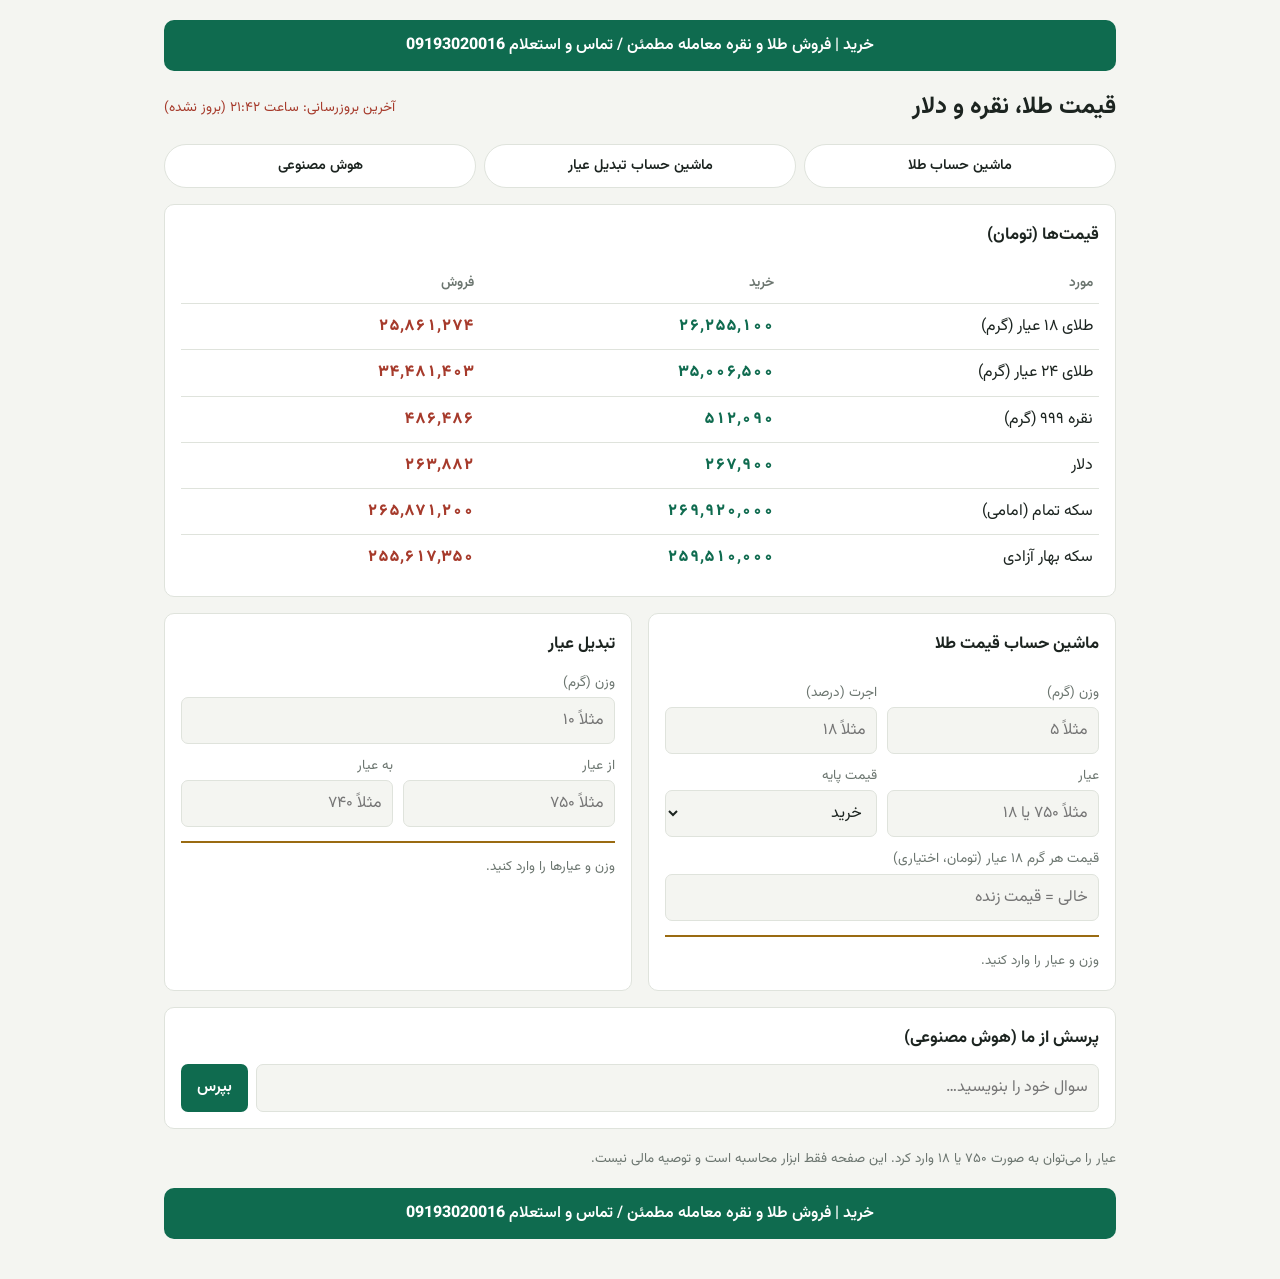
==== index.html @ cd52dbfd "Rename index (11).html to index.html" ====
<!DOCTYPE html>
<html lang="fa" dir="rtl">
<head>
<meta charset="utf-8">
<meta name="viewport" content="width=device-width, initial-scale=1">
<title>قیمت طلا و ماشین حساب</title>
<link href="https://fonts.googleapis.com/css2?family=Vazirmatn:wght@400;600;800&display=swap" rel="stylesheet">
<style>
:root{--bg:#f4f5f1;--card:#fff;--ink:#1c2420;--mute:#6b756f;--line:#dfe3dc;--gold:#9a6b12;--buy:#0f6b4f;--sell:#a63a2b;--acc:#0f6b4f}
@media (prefers-color-scheme:dark){:root{--bg:#111815;--card:#192220;--ink:#e9eee9;--mute:#93a099;--line:#2a3733;--gold:#e0b04a;--buy:#4cc79a;--sell:#ee8a78;--acc:#4cc79a}}
*{box-sizing:border-box}
body{margin:0;background:var(--bg);color:var(--ink);font:400 16px/1.7 Vazirmatn,Tahoma,sans-serif}
main{max-width:980px;margin:0 auto;padding:20px 14px 40px}
h1{font-size:1.5rem;margin:0}h2{font-size:1.05rem;margin:0 0 12px}
header{display:flex;justify-content:space-between;align-items:center;gap:10px;flex-wrap:wrap;margin-bottom:16px}
#st{font-size:.85rem;color:var(--mute)}#st.err{color:var(--sell)}
section{background:var(--card);border:1px solid var(--line);border-radius:10px;padding:16px;margin-bottom:16px}
table{width:100%;border-collapse:collapse}
th,td{padding:9px 6px;text-align:right;border-bottom:1px solid var(--line)}
th{font-weight:600;color:var(--mute);font-size:.85rem}tr:last-child td{border:0}
td.n{font-weight:800;font-variant-numeric:tabular-nums;white-space:nowrap}
.b{color:var(--buy)}.s{color:var(--sell)}.u{font-size:.75rem;color:var(--mute);font-weight:400}
.grid{display:grid;grid-template-columns:1fr 1fr;gap:16px}
@media(max-width:760px){.grid{grid-template-columns:1fr}}
label{display:block;font-size:.85rem;color:var(--mute);margin:10px 0 3px}
input,select{width:100%;padding:9px 10px;border:1px solid var(--line);border-radius:7px;background:var(--bg);color:var(--ink);font:inherit}
input:focus,select:focus{outline:2px solid var(--acc);outline-offset:1px}
.row2{display:grid;grid-template-columns:1fr 1fr;gap:10px}
.out{margin-top:14px;border-top:2px solid var(--gold);padding-top:10px}
.out div{display:flex;justify-content:space-between;gap:8px;padding:3px 0}
.out .t{font-size:1.15rem;font-weight:800;color:var(--gold)}
.mini td,.mini th{padding:5px 6px;font-size:.9rem}
small{color:var(--mute)}
.call{display:block;background:#0f6b4f;color:#fff;text-align:center;padding:12px 14px;border-radius:10px;margin-bottom:16px;font-weight:600;text-decoration:none}.call b{font-weight:800;white-space:nowrap;direction:ltr;unicode-bidi:embed}.call:focus-visible{outline:3px solid var(--gold);outline-offset:2px}
.ask{display:flex;gap:8px}.ask button{padding:9px 16px;border:0;border-radius:7px;background:var(--acc);color:#fff;font:inherit;font-weight:600;cursor:pointer}.ask button:disabled{opacity:.6}section:target{border-color:var(--acc);box-shadow:0 0 0 2px var(--acc)}.jump{display:flex;gap:8px;flex-wrap:wrap;margin-bottom:16px}.jump a{flex:1 1 140px;text-align:center;padding:9px 12px;border:1px solid var(--line);border-radius:999px;background:var(--card);color:var(--ink);text-decoration:none;font-weight:600;font-size:.9rem}.jump a:hover,.jump a:focus-visible{border-color:var(--acc);color:var(--acc);outline:none}section[id]{scroll-margin-top:12px}html{scroll-behavior:smooth}@media(prefers-reduced-motion:reduce){html{scroll-behavior:auto}}#sg{margin-top:6px}#sg button{display:block;width:100%;text-align:right;background:none;border:0;border-bottom:1px solid var(--line);color:var(--ink);font:inherit;padding:7px 4px;cursor:pointer}#sg button:hover{background:var(--bg)}#ans{margin-top:12px;padding:10px 12px;border-right:3px solid var(--gold);background:var(--bg);border-radius:6px;white-space:pre-wrap;display:none}
</style>
</head>
<body>
<main>
<a class="call" href="tel:09193020016">خرید | فروش طلا و نقره معامله مطمئن / تماس و استعلام <b>09193020016</b></a>
<header><h1>قیمت طلا، نقره و دلار</h1><div id="st">در حال دریافت…</div></header>

<nav class="jump" aria-label="دسترسی سریع">
<a href="#calc">ماشین حساب طلا</a><a href="#conv-sec">ماشین حساب تبدیل عیار</a><a href="#ai">هوش مصنوعی</a>
</nav>

<section>
<h2>قیمت‌ها (تومان)</h2>
<table><thead><tr><th>مورد</th><th>خرید</th><th>فروش</th></tr></thead><tbody id="rows"></tbody></table>
</section>

<div class="grid">
<section id="calc">
<h2>ماشین حساب قیمت طلا</h2>
<div class="row2">
<div><label for="w">وزن (گرم)</label><input id="w" inputmode="decimal" placeholder="مثلاً ۵"></div>
<div><label for="j">اجرت (درصد)</label><input id="j" inputmode="decimal" placeholder="مثلاً ۱۸"></div>
</div>
<div class="row2">
<div><label for="k">عیار</label><input id="k" inputmode="decimal" placeholder="مثلاً ۷۵۰ یا ۱۸"></div>
<div><label for="side">قیمت پایه</label><select id="side"><option value="buy">خرید</option><option value="sell">فروش</option></select></div>
</div>
<label for="ov">قیمت هر گرم ۱۸ عیار (تومان، اختیاری)</label>
<input id="ov" inputmode="decimal" placeholder="خالی = قیمت زنده">
<div class="out" id="o1"></div>
</section>

<section id="conv-sec">
<h2>تبدیل عیار</h2>
<label for="w2">وزن (گرم)</label><input id="w2" inputmode="decimal" placeholder="مثلاً ۱۰">
<div class="row2">
<div><label for="f">از عیار</label><input id="f" inputmode="decimal" placeholder="مثلاً ۷۵۰"></div>
<div><label for="t">به عیار</label><input id="t" inputmode="decimal" placeholder="مثلاً ۷۴۰"></div>
</div>
<div class="out" id="o2"></div>
<table class="mini" id="eq"></table>
</section>
</div>
<section id="ai">
<h2>پرسش از ما (هوش مصنوعی)</h2>
<div class="ask"><input id="qq" maxlength="200" placeholder="سوال خود را بنویسید…" aria-label="سوال"><button id="qb" type="button">بپرس</button></div>
<div id="ans" aria-live="polite"></div>
</section>

<small>عیار را می‌توان به صورت ۷۵۰ یا ۱۸ وارد کرد. این صفحه فقط ابزار محاسبه است و توصیه مالی نیست.</small>
<a class="call" style="margin:16px 0 0" href="tel:09193020016">خرید | فروش طلا و نقره معامله مطمئن / تماس و استعلام <b>09193020016</b></a>
</main>

<script>
const CONFIG={
  PROXY_URL:"https://gold-price943.akant4amir.workers.dev/",   // آدرس Cloudflare Worker
  DATA_URL:"prices.json",   // فایلی که GitHub Action هر ۵ دقیقه بروز می‌کند
  AI_URL:"",   // آدرس Worker هوش مصنوعی (ai-worker)
  REFRESH_SEC:60,
  SELL_DISCOUNT:{gold:1.5,silver:5,fx:1.5,coin:1.5} // درصد کمتر برای قیمت فروش
};
const ITEMS=[
  {k:"geram18",n:"طلای ۱۸ عیار (گرم)",g:"gold"},
  {k:"geram24",n:"طلای ۲۴ عیار (گرم)",g:"gold"},
  {k:"silver_999",n:"نقره ۹۹۹ (گرم)",g:"silver"},
  {k:"price_dollar_rl",n:"دلار",g:"fx"},
  {k:"sekee",n:"سکه تمام (امامی)",g:"coin"},
  {k:"sekeb",n:"سکه بهار آزادی",g:"coin"}
];
let P={};            // قیمت‌ها به ریال
const $=id=>document.getElementById(id);
const num=s=>{s=String(s||"").replace(/[۰-۹]/g,d=>"۰۱۲۳۴۵۶۷۸۹".indexOf(d)).replace(/[٠-٩]/g,d=>"٠١٢٣٤٥٦٧٨٩".indexOf(d)).replace(/[٫،,\/]/g,".");return parseFloat(s)};
const fa=(n,d=0)=>n.toLocaleString("fa-IR",{maximumFractionDigits:d});
const toman=r=>r/10;
const sell=(r,g)=>r*(1-CONFIG.SELL_DISCOUNT[g]/100);
const karat=v=>{const n=num(v);return n>0&&n<=24?n*1000/24:n};   // 18 → 750

async function load(){
  for(const u of [CONFIG.PROXY_URL,CONFIG.DATA_URL].filter(Boolean)){
    try{
      const j=await (await fetch(u+(u.includes("?")?"&":"?")+"t="+Date.now(),{cache:"no-store",signal:AbortSignal.timeout(6000)})).json();
      const c=j.prices||j.current||j,out={};let ok=0;
      for(const it of ITEMS){
        const o=c[it.k],v=(o&&typeof o==="object")?(o.p!==undefined?o.p:o.price):o;
        const n=parseFloat(String(v||"").replace(/,/g,""));
        if(n>0){out[it.k]=n;ok++}
      }
      if(ok){
        // زمان واقعی قیمت (tgju به وقت تهران می‌دهد)؛ اگر نبود، زمان فایل
        // t = زمان آخرین استعلام واقعی از منبع؛ pt = زمان آخرین تغییر قیمت در منبع (tgju، وقت تهران)
        let t=j.updated?new Date(j.updated):new Date(),pt=null;
        if(isNaN(t))t=new Date();
        if(j.priceTs){const d=new Date(String(j.priceTs).trim().replace(" ","T")+"+03:30");if(!isNaN(d))pt=d}
        try{localStorage.setItem("pc",JSON.stringify({p:out,t:+t,pt:pt?+pt:0}))}catch(e){}
        return {p:out,t,pt};
      }
    }catch(e){}
  }
  return null;
}

function drawRows(){
  $("rows").innerHTML=ITEMS.map(it=>{
    const r=P[it.k];
    return `<tr><td>${it.n}</td><td class="n b">${r?fa(Math.round(toman(r))):"—"}</td><td class="n s">${r?fa(Math.round(toman(sell(r,it.g)))):"—"}</td></tr>`;
  }).join("");
}

function calc(){
  const w=num($("w").value),j=num($("j").value)||0,K=karat($("k").value),ov=num($("ov").value);
  let base=ov>0?ov*10:P.geram18;
  if(!base){$("o1").innerHTML="<small>قیمت زنده در دسترس نیست؛ قیمت ۱۸ عیار را دستی وارد کنید.</small>";return}
  if(!(ov>0)&&$("side").value==="sell")base=sell(base,"gold");
  if(!(w>0)||!(K>0)){$("o1").innerHTML="<small>وزن و عیار را وارد کنید.</small>";return}
  const pg=base*K/750, raw=w*pg, ojg=pg*j/100, oj=w*ojg;
  const row=(a,b,c)=>`<div${c?` class="${c}"`:""}><span>${a}</span><span>${b} تومان</span></div>`;
  $("o1").innerHTML=row("قیمت هر گرم این عیار",fa(Math.round(toman(pg))))
    +row("قیمت طلای خام",fa(Math.round(toman(raw))))
    +row("اجرت هر گرم",fa(Math.round(toman(ojg))))
    +row("مجموع اجرت",fa(Math.round(toman(oj))))
    +row("قیمت نهایی",fa(Math.round(toman(raw+oj))),"t");
}

function conv(){
  const w=num($("w2").value),f=karat($("f").value),t=karat($("t").value);
  if(!(w>0)||!(f>0)||!(t>0)){$("o2").innerHTML="<small>وزن و عیارها را وارد کنید.</small>";$("eq").innerHTML="";return}
  const pure=w*f/1000;
  $("o2").innerHTML=`<div class="t"><span>${fa(w)} گرم ${fa(f,1)}</span><span>${fa(w*f/t,3)} گرم ${fa(t,1)}</span></div><div><span>طلای خالص (۱۰۰۰)</span><span>${fa(pure,3)} گرم</span></div>`;
  $("eq").innerHTML="<tr><th>عیار</th><th>وزن معادل (گرم)</th></tr>"+[999,916,900,875,750,740,585,500].map(k=>`<tr><td>${fa(k)}</td><td>${fa(pure*1000/k,3)}</td></tr>`).join("");
}

["w","j","k","side","ov"].forEach(i=>$(i).addEventListener("input",calc));
["w2","f","t"].forEach(i=>$(i).addEventListener("input",conv));

/* ===== پرسش از ما: پاسخ مستقیم هوش مصنوعی ===== */
async function ask(){
  const q=$("qq").value.trim(),a=$("ans"),b=$("qb");
  if(!q)return;
  a.style.display="block";
  if(!CONFIG.AI_URL){a.textContent="این بخش هنوز فعال نشده است. برای سوال‌ها با ۰۹۱۹۳۰۲۰۰۱۶ تماس بگیرید.";return}
  a.textContent="در حال پاسخ…";b.disabled=true;
  try{
    const res=await fetch(CONFIG.AI_URL,{method:"POST",headers:{"Content-Type":"application/json"},signal:AbortSignal.timeout(45000),body:JSON.stringify({question:q})});
    const j=await res.json();
    if(!j.answer)throw new Error("no answer");
    a.innerHTML="";
    const t=document.createElement("div");t.textContent=j.answer;a.appendChild(t);
    const n=document.createElement("small");n.style.cssText="display:block;margin-top:6px";
    n.textContent="پاسخ هوش مصنوعی؛ برای قیمت‌ها جدول بالا و برای معامله با ۰۹۱۹۳۰۲۰۰۱۶ تماس بگیرید.";a.appendChild(n);
  }catch(e){a.textContent="الان پاسخ‌گو در دسترس نیست. لطفاً کمی بعد دوباره تلاش کنید یا با ۰۹۱۹۳۰۲۰۰۱۶ تماس بگیرید."}
  b.disabled=false;
}
$("qb").addEventListener("click",ask);
$("qq").addEventListener("keydown",e=>{if(e.key==="Enter")ask()});

let left=0,last=null,lastPt=null,fail=false;
async function refresh(){
  if(!last){ // نمایش فوری آخرین قیمت ذخیره‌شده تا قیمت تازه برسد
    try{const c=JSON.parse(localStorage.getItem("pc")||"null");if(c&&c.p){P=c.p;last=new Date(c.t);lastPt=c.pt?new Date(c.pt):null;drawRows();calc();tick()}}catch(e){}
  }
  const d=await load();
  fail=!d;
  if(d){P=d.p;last=d.t;lastPt=d.pt}
  drawRows();calc();conv();left=CONFIG.REFRESH_SEC;tick();
}
function tick(){
  const el=$("st");
  if(!last){el.className="err";el.textContent="اتصال به منبع قیمت برقرار نشد؛ تلاش مجدد تا "+fa(left)+" ثانیه";return}
  const age=Math.round((Date.now()-last)/60000),bad=fail||age>20;
  const hm=last.toLocaleTimeString("fa-IR",{hour:"2-digit",minute:"2-digit",timeZone:"Asia/Tehran"});
  el.className=bad?"err":"";
  const fmt=d=>d.toLocaleTimeString("fa-IR",{hour:"2-digit",minute:"2-digit",timeZone:"Asia/Tehran"});
  let txt="آخرین بروزرسانی: ساعت "+hm;
  if(lastPt&&(last-lastPt)>60*60000)txt+=" (بیش از ۱ ساعت از آخرین تغییر قیمت)";
  el.textContent=txt+(bad?" (بروز نشده)":"");
}
setInterval(()=>{left--;if(left<=0)refresh();else tick()},1000);
refresh();
</script>
</body>
</html>
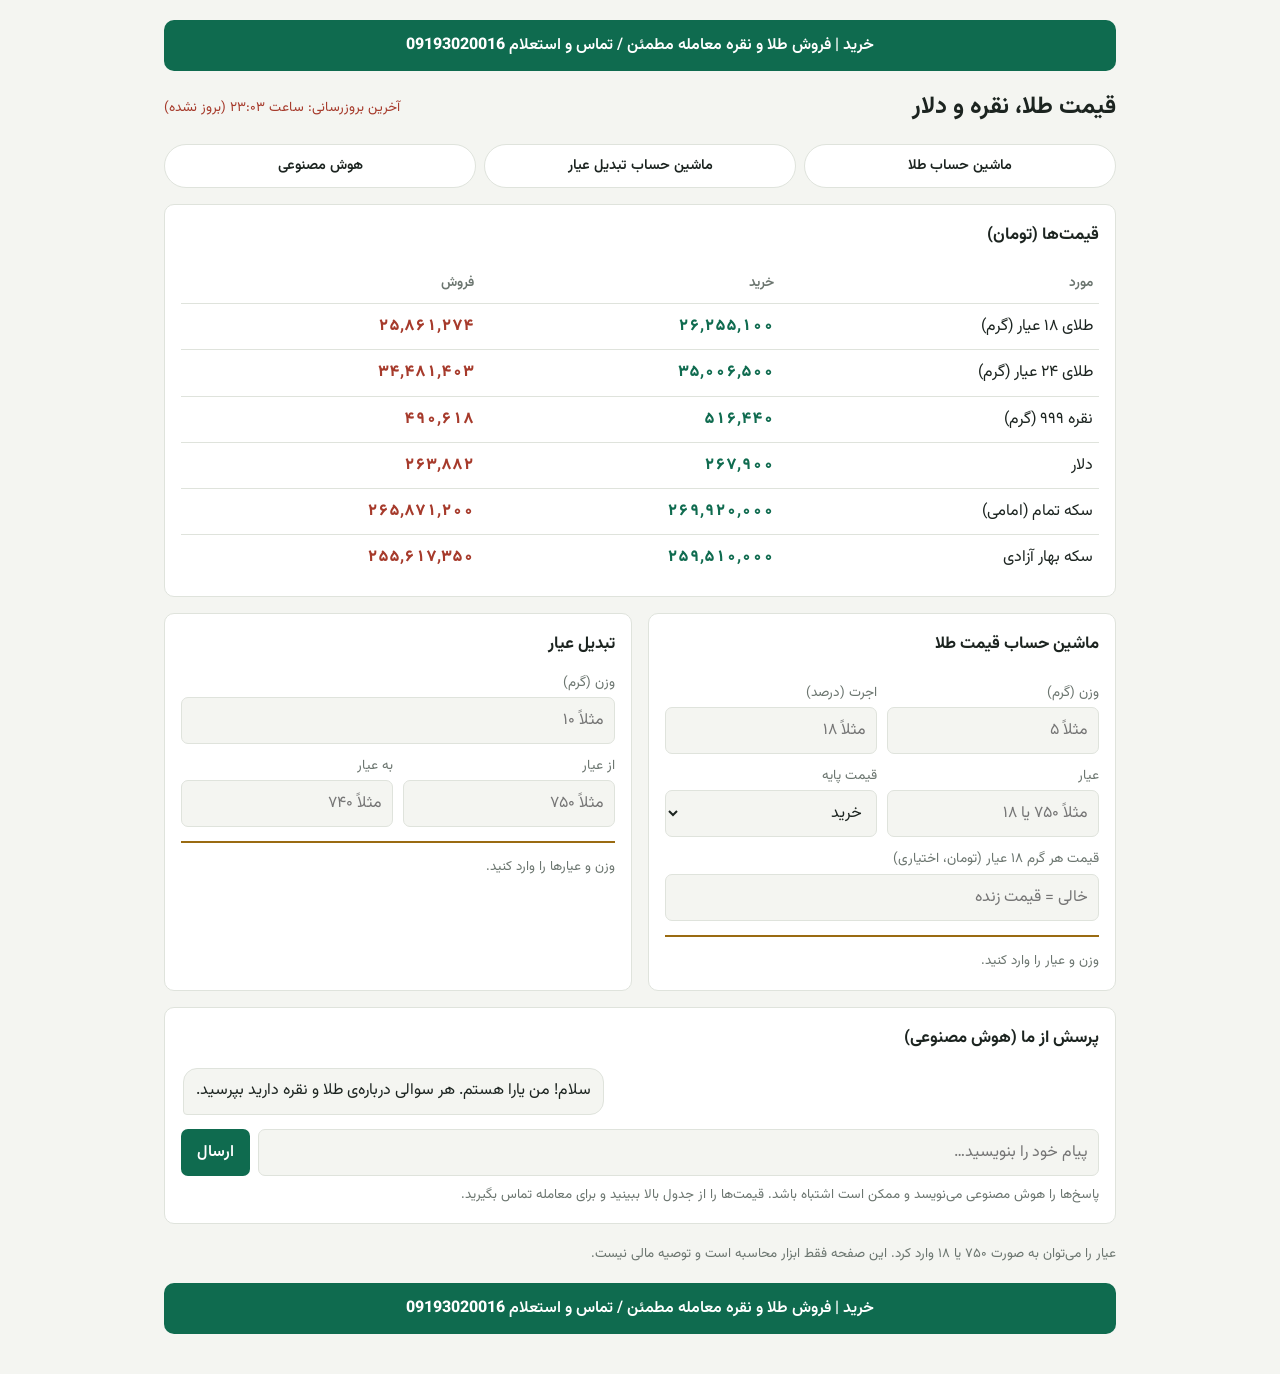
==== commit 4b01878b: "Update index.html" ====
--- a/index.html
+++ b/index.html
@@ -33,6 +33,14 @@
 small{color:var(--mute)}
 .call{display:block;background:#0f6b4f;color:#fff;text-align:center;padding:12px 14px;border-radius:10px;margin-bottom:16px;font-weight:600;text-decoration:none}.call b{font-weight:800;white-space:nowrap;direction:ltr;unicode-bidi:embed}.call:focus-visible{outline:3px solid var(--gold);outline-offset:2px}
 .ask{display:flex;gap:8px}.ask button{padding:9px 16px;border:0;border-radius:7px;background:var(--acc);color:#fff;font:inherit;font-weight:600;cursor:pointer}.ask button:disabled{opacity:.6}section:target{border-color:var(--acc);box-shadow:0 0 0 2px var(--acc)}.jump{display:flex;gap:8px;flex-wrap:wrap;margin-bottom:16px}.jump a{flex:1 1 140px;text-align:center;padding:9px 12px;border:1px solid var(--line);border-radius:999px;background:var(--card);color:var(--ink);text-decoration:none;font-weight:600;font-size:.9rem}.jump a:hover,.jump a:focus-visible{border-color:var(--acc);color:var(--acc);outline:none}section[id]{scroll-margin-top:12px}html{scroll-behavior:smooth}@media(prefers-reduced-motion:reduce){html{scroll-behavior:auto}}#sg{margin-top:6px}#sg button{display:block;width:100%;text-align:right;background:none;border:0;border-bottom:1px solid var(--line);color:var(--ink);font:inherit;padding:7px 4px;cursor:pointer}#sg button:hover{background:var(--bg)}#ans{margin-top:12px;padding:10px 12px;border-right:3px solid var(--gold);background:var(--bg);border-radius:6px;white-space:pre-wrap;display:none}
+.msgs{display:flex;flex-direction:column;gap:8px;max-height:380px;overflow-y:auto;padding:4px 2px;margin-bottom:10px}
+.m{max-width:85%;padding:8px 12px;border-radius:14px;white-space:pre-wrap;line-height:1.8;overflow-wrap:anywhere}
+.m.mu{align-self:flex-start;background:var(--acc);color:#fff;border-bottom-right-radius:4px}
+.m.mb{align-self:flex-end;background:var(--bg);border:1px solid var(--line);border-bottom-left-radius:4px}
+.dots span{display:inline-block;animation:bl 1.2s infinite;opacity:.25}.dots span:nth-child(2){animation-delay:.2s}.dots span:nth-child(3){animation-delay:.4s}
+@keyframes bl{0%,60%,100%{opacity:.25}30%{opacity:1}}
+@media(prefers-reduced-motion:reduce){.dots span{animation:none;opacity:.7}}
+#ai small{display:block;margin-top:8px}
 </style>
 </head>
 <body>
@@ -78,8 +86,9 @@
 </div>
 <section id="ai">
 <h2>پرسش از ما (هوش مصنوعی)</h2>
-<div class="ask"><input id="qq" maxlength="200" placeholder="سوال خود را بنویسید…" aria-label="سوال"><button id="qb" type="button">بپرس</button></div>
-<div id="ans" aria-live="polite"></div>
+<div id="msgs" class="msgs" role="log" aria-live="polite"></div>
+<div class="ask"><input id="qq" maxlength="2000" placeholder="پیام خود را بنویسید…" aria-label="پیام"><button id="qb" type="button">ارسال</button></div>
+<small>پاسخ‌ها را هوش مصنوعی می‌نویسد و ممکن است اشتباه باشد. قیمت‌ها را از جدول بالا ببینید و برای معامله تماس بگیرید.</small>
 </section>
 
 <small>عیار را می‌توان به صورت ۷۵۰ یا ۱۸ وارد کرد. این صفحه فقط ابزار محاسبه است و توصیه مالی نیست.</small>
@@ -167,23 +176,47 @@
 ["w","j","k","side","ov"].forEach(i=>$(i).addEventListener("input",calc));
 ["w2","f","t"].forEach(i=>$(i).addEventListener("input",conv));
 
-/* ===== پرسش از ما: پاسخ مستقیم هوش مصنوعی ===== */
+/* ===== پرسش از ما: چت با هوش مصنوعی ===== */
+const HIST=[];
+function addMsg(cls,txt){
+  const d=document.createElement("div");d.className="m "+cls;d.textContent=txt||"";
+  $("msgs").appendChild(d);scrollChat();return d}
+function scrollChat(){const c=$("msgs");c.scrollTop=c.scrollHeight}
+addMsg("mb","سلام! من یارا هستم. هر سوالی درباره‌ی طلا و نقره دارید بپرسید.");
 async function ask(){
-  const q=$("qq").value.trim(),a=$("ans"),b=$("qb");
-  if(!q)return;
-  a.style.display="block";
-  if(!CONFIG.AI_URL){a.textContent="این بخش هنوز فعال نشده است. برای سوال‌ها با ۰۹۱۹۳۰۲۰۰۱۶ تماس بگیرید.";return}
-  a.textContent="در حال پاسخ…";b.disabled=true;
+  const q=$("qq").value.trim(),btn=$("qb");
+  if(!q||btn.disabled)return;
+  $("qq").value="";addMsg("mu",q);
+  const bot=addMsg("mb","");
+  if(!CONFIG.AI_URL){bot.textContent="این بخش هنوز فعال نشده است. برای سوال‌ها با ۰۹۱۹۳۰۲۰۰۱۶ تماس بگیرید.";return}
+  bot.innerHTML='<span class="dots">در حال تفکر<span>.</span><span>.</span><span>.</span></span> صبور باشید';
+  btn.disabled=true;
+  let got="";
   try{
-    const res=await fetch(CONFIG.AI_URL,{method:"POST",headers:{"Content-Type":"application/json"},signal:AbortSignal.timeout(45000),body:JSON.stringify({question:q})});
-    const j=await res.json();
-    if(!j.answer)throw new Error("no answer");
-    a.innerHTML="";
-    const t=document.createElement("div");t.textContent=j.answer;a.appendChild(t);
-    const n=document.createElement("small");n.style.cssText="display:block;margin-top:6px";
-    n.textContent="پاسخ هوش مصنوعی؛ برای قیمت‌ها جدول بالا و برای معامله با ۰۹۱۹۳۰۲۰۰۱۶ تماس بگیرید.";a.appendChild(n);
-  }catch(e){a.textContent="الان پاسخ‌گو در دسترس نیست. لطفاً کمی بعد دوباره تلاش کنید یا با ۰۹۱۹۳۰۲۰۰۱۶ تماس بگیرید."}
-  b.disabled=false;
+    const res=await fetch(CONFIG.AI_URL,{method:"POST",headers:{"Content-Type":"application/json"},signal:AbortSignal.timeout(90000),
+      body:JSON.stringify({question:q,stream:true,history:HIST.slice(-8)})});
+    const ct=res.headers.get("content-type")||"";
+    if(ct.includes("event-stream")&&res.body){
+      const rd=res.body.getReader(),dec=new TextDecoder();let buf="";
+      for(;;){
+        const {done,value}=await rd.read();if(done)break;
+        buf+=dec.decode(value,{stream:true});
+        const lines=buf.split("\n");buf=lines.pop();
+        for(const ln of lines){
+          if(!ln.startsWith("data:"))continue;
+          const d=ln.slice(5).trim();if(!d||d==="[DONE]")continue;
+          try{const o=JSON.parse(d);const tok=o.response!==undefined?o.response:(o.choices&&o.choices[0]&&((o.choices[0].delta&&o.choices[0].delta.content)||(o.choices[0].message&&o.choices[0].message.content)))||"";
+            if(tok){got+=tok;bot.textContent=got;scrollChat()}}catch(e){}
+        }
+      }
+    }else{
+      const j=await res.json();if(j.answer){got=j.answer;bot.textContent=got}
+    }
+    if(!got.trim())throw new Error("no answer");
+    HIST.push({role:"user",content:q},{role:"assistant",content:got});
+  }catch(e){
+    if(!got.trim())bot.textContent="الان پاسخ‌گو در دسترس نیست. لطفاً کمی بعد دوباره تلاش کنید یا با ۰۹۱۹۳۰۲۰۰۱۶ تماس بگیرید."}
+  btn.disabled=false;$("qq").focus();scrollChat();
 }
 $("qb").addEventListener("click",ask);
 $("qq").addEventListener("keydown",e=>{if(e.key==="Enter")ask()});
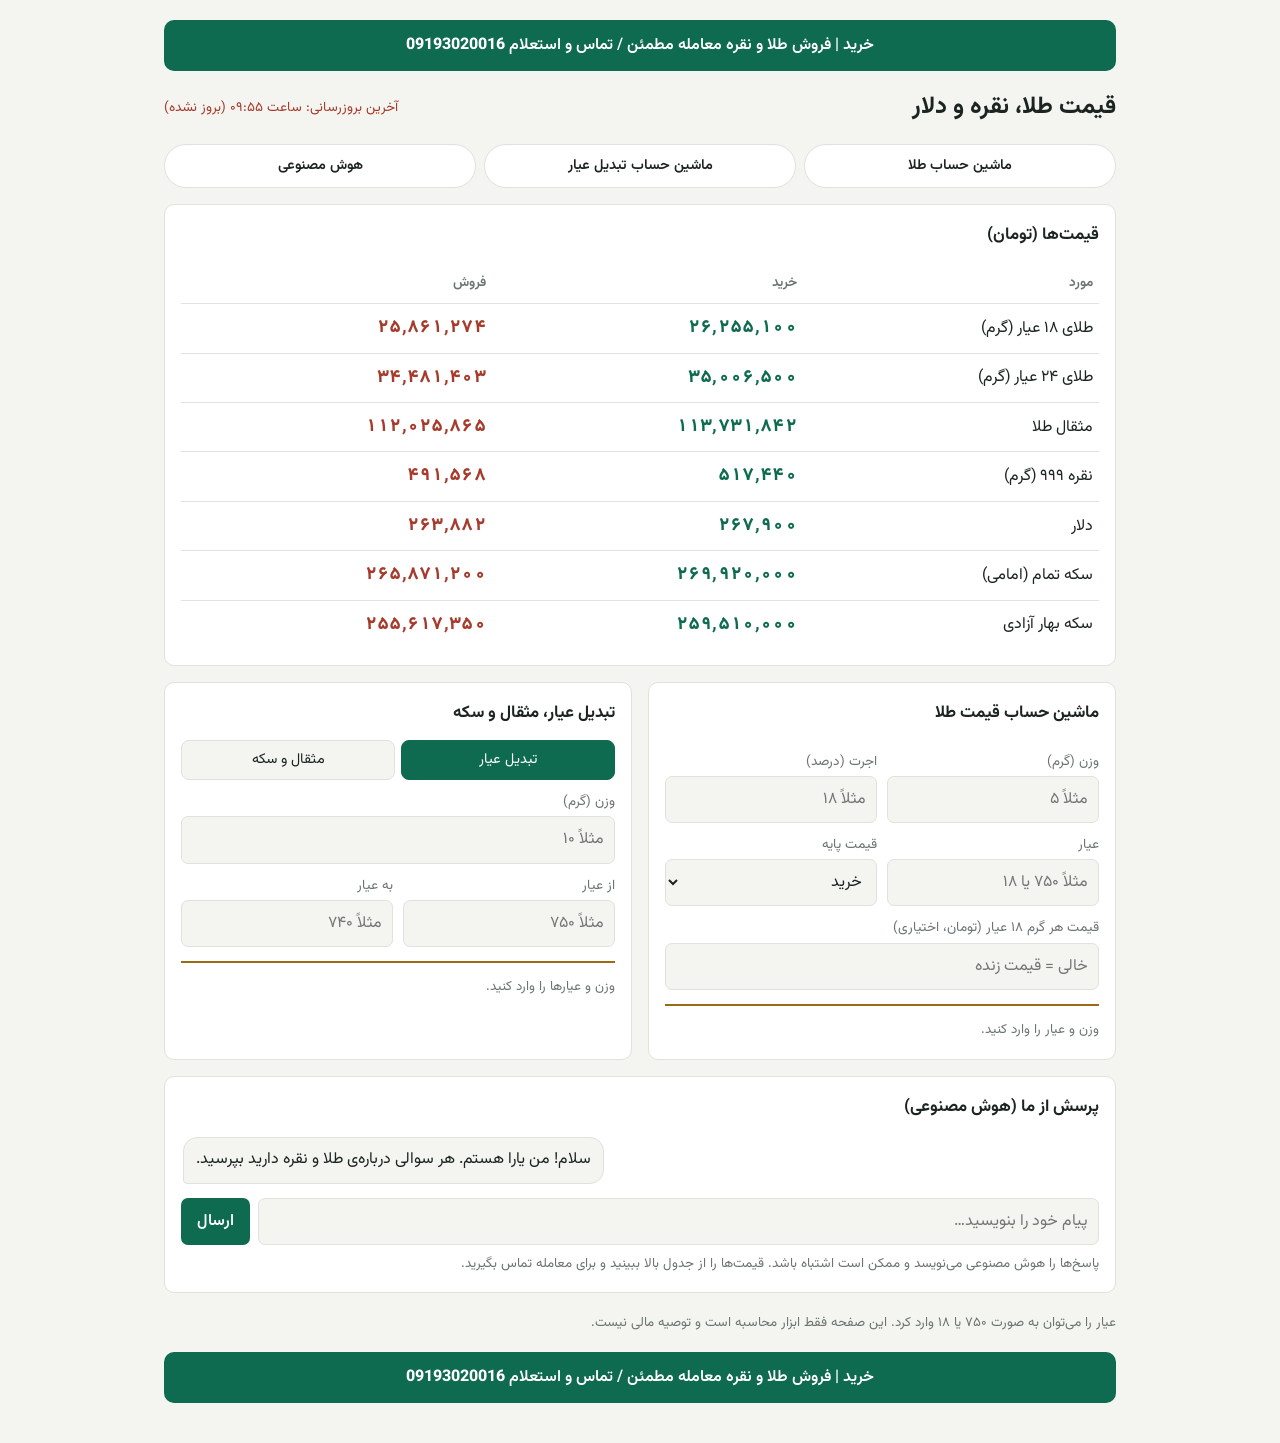
==== commit 506a22f3: "Update index.html" ====
--- a/index.html
+++ b/index.html
@@ -18,7 +18,8 @@
 table{width:100%;border-collapse:collapse}
 th,td{padding:9px 6px;text-align:right;border-bottom:1px solid var(--line)}
 th{font-weight:600;color:var(--mute);font-size:.85rem}tr:last-child td{border:0}
-td.n{font-weight:800;font-variant-numeric:tabular-nums;white-space:nowrap}
+td.n{font-weight:800;font-size:1.12rem;letter-spacing:.3px;font-variant-numeric:tabular-nums;font-feature-settings:"tnum" 1;white-space:nowrap}
+@media(max-width:420px){td.n{font-size:1rem;letter-spacing:0}}
 .b{color:var(--buy)}.s{color:var(--sell)}.u{font-size:.75rem;color:var(--mute);font-weight:400}
 .grid{display:grid;grid-template-columns:1fr 1fr;gap:16px}
 @media(max-width:760px){.grid{grid-template-columns:1fr}}
@@ -41,11 +42,14 @@
 @keyframes bl{0%,60%,100%{opacity:.25}30%{opacity:1}}
 @media(prefers-reduced-motion:reduce){.dots span{animation:none;opacity:.7}}
 #ai small{display:block;margin-top:8px}
+.hol{background:var(--card);border:1px solid var(--gold);border-right-width:5px;border-radius:10px;padding:12px 14px;margin-bottom:16px;font-weight:600;line-height:1.8}.hol a{color:var(--acc);white-space:nowrap;direction:ltr;unicode-bidi:embed}
+.tabs{display:flex;gap:6px;margin-bottom:6px}.tabs button{flex:1;padding:7px 8px;border:1px solid var(--line);border-radius:8px;background:var(--bg);color:var(--ink);font:inherit;font-size:.9rem;cursor:pointer}.tabs button[aria-selected=true]{background:var(--acc);color:#fff;border-color:var(--acc)}
 </style>
 </head>
 <body>
 <main>
 <a class="call" href="tel:09193020016">خرید | فروش طلا و نقره معامله مطمئن / تماس و استعلام <b>09193020016</b></a>
+<div id="hol" class="hol" hidden>بازار پنجشنبه و جمعه تعطیل است. برای دریافت قیمت با شماره <a href="tel:09193020016">09193020016</a> تماس بگیرید.</div>
 <header><h1>قیمت طلا، نقره و دلار</h1><div id="st">در حال دریافت…</div></header>
 
 <nav class="jump" aria-label="دسترسی سریع">
@@ -74,7 +78,9 @@
 </section>
 
 <section id="conv-sec">
-<h2>تبدیل عیار</h2>
+<h2>تبدیل عیار، مثقال و سکه</h2>
+<div class="tabs" role="tablist"><button type="button" role="tab" id="tb1" aria-selected="true">تبدیل عیار</button><button type="button" role="tab" id="tb2" aria-selected="false">مثقال و سکه</button></div>
+<div id="tab-conv">
 <label for="w2">وزن (گرم)</label><input id="w2" inputmode="decimal" placeholder="مثلاً ۱۰">
 <div class="row2">
 <div><label for="f">از عیار</label><input id="f" inputmode="decimal" placeholder="مثلاً ۷۵۰"></div>
@@ -82,6 +88,17 @@
 </div>
 <div class="out" id="o2"></div>
 <table class="mini" id="eq"></table>
+</div>
+<div id="tab-mc" hidden>
+<label for="mz">مظنه (قیمت هر مثقال، تومان؛ خالی = قیمت زنده)</label><input id="mz" inputmode="decimal" placeholder="خالی = مظنه زنده">
+<div class="out" id="o3"></div>
+<div class="row2">
+<div><label for="mg">وزن (گرم)</label><input id="mg" inputmode="decimal" placeholder="مثلاً ۱۰"></div>
+<div><label for="mm">وزن (مثقال)</label><input id="mm" inputmode="decimal" placeholder="مثلاً ۲"></div>
+</div>
+<label for="cn">تعداد سکه</label><input id="cn" inputmode="decimal" placeholder="مثلاً ۲">
+<div class="out" id="o4"></div>
+</div>
 </section>
 </div>
 <section id="ai">
@@ -99,13 +116,14 @@
 const CONFIG={
   PROXY_URL:"https://gold-price943.akant4amir.workers.dev/",   // آدرس Cloudflare Worker
   DATA_URL:"prices.json",   // فایلی که GitHub Action هر ۵ دقیقه بروز می‌کند
-  AI_URL:"",   // آدرس Worker هوش مصنوعی (ai-worker)
+  AI_URL:"https://ai.akant4amir.workers.dev/",   // آدرس Worker هوش مصنوعی (ai-worker)
   REFRESH_SEC:60,
   SELL_DISCOUNT:{gold:1.5,silver:5,fx:1.5,coin:1.5} // درصد کمتر برای قیمت فروش
 };
 const ITEMS=[
   {k:"geram18",n:"طلای ۱۸ عیار (گرم)",g:"gold"},
   {k:"geram24",n:"طلای ۲۴ عیار (گرم)",g:"gold"},
+  {k:"mesghal",n:"مثقال طلا",g:"gold"},
   {k:"silver_999",n:"نقره ۹۹۹ (گرم)",g:"silver"},
   {k:"price_dollar_rl",n:"دلار",g:"fx"},
   {k:"sekee",n:"سکه تمام (امامی)",g:"coin"},
@@ -129,6 +147,7 @@
         const n=parseFloat(String(v||"").replace(/,/g,""));
         if(n>0){out[it.k]=n;ok++}
       }
+      if(out.geram18&&!out.mesghal)out.mesghal=Math.round(out.geram18*4.3318);   // اگر Worker هنوز مثقال نمی‌دهد
       if(ok){
         // زمان واقعی قیمت (tgju به وقت تهران می‌دهد)؛ اگر نبود، زمان فایل
         // t = زمان آخرین استعلام واقعی از منبع؛ pt = زمان آخرین تغییر قیمت در منبع (tgju، وقت تهران)
@@ -189,9 +208,11 @@
   $("qq").value="";addMsg("mu",q);
   const bot=addMsg("mb","");
   if(!CONFIG.AI_URL){bot.textContent="این بخش هنوز فعال نشده است. برای سوال‌ها با ۰۹۱۹۳۰۲۰۰۱۶ تماس بگیرید.";return}
-  bot.innerHTML='<span class="dots">در حال تفکر<span>.</span><span>.</span><span>.</span></span> صبور باشید';
+  bot.innerHTML='<span class="dots">در حال تفکر<span>.</span><span>.</span><span>.</span></span> صبور باشید <b class="cd"></b>';
   btn.disabled=true;
-  let got="";
+  let got="",sec=18;
+  const cd=bot.querySelector(".cd");cd.textContent="("+fa(sec)+")";
+  const timer=setInterval(()=>{sec--;cd.textContent=sec>=0?"("+fa(sec)+")":"(کمی بیشتر از معمول طول کشید)"},1000);
   try{
     const res=await fetch(CONFIG.AI_URL,{method:"POST",headers:{"Content-Type":"application/json"},signal:AbortSignal.timeout(90000),
       body:JSON.stringify({question:q,stream:true,history:HIST.slice(-8)})});
@@ -206,20 +227,43 @@
           if(!ln.startsWith("data:"))continue;
           const d=ln.slice(5).trim();if(!d||d==="[DONE]")continue;
           try{const o=JSON.parse(d);const tok=o.response!==undefined?o.response:(o.choices&&o.choices[0]&&((o.choices[0].delta&&o.choices[0].delta.content)||(o.choices[0].message&&o.choices[0].message.content)))||"";
-            if(tok){got+=tok;bot.textContent=got;scrollChat()}}catch(e){}
+            if(tok){if(!got)clearInterval(timer);got+=tok;bot.textContent=got;scrollChat()}}catch(e){}
         }
       }
     }else{
-      const j=await res.json();if(j.answer){got=j.answer;bot.textContent=got}
+      const j=await res.json();if(j.answer){clearInterval(timer);got=j.answer;bot.textContent=got}
     }
     if(!got.trim())throw new Error("no answer");
     HIST.push({role:"user",content:q},{role:"assistant",content:got});
   }catch(e){
     if(!got.trim())bot.textContent="الان پاسخ‌گو در دسترس نیست. لطفاً کمی بعد دوباره تلاش کنید یا با ۰۹۱۹۳۰۲۰۰۱۶ تماس بگیرید."}
-  btn.disabled=false;$("qq").focus();scrollChat();
+  clearInterval(timer);btn.disabled=false;$("qq").focus();scrollChat();
 }
 $("qb").addEventListener("click",ask);
 $("qq").addEventListener("keydown",e=>{if(e.key==="Enter")ask()});
+
+/* مثقال و سکه */
+const MESGHAL=4.3318;   // گرم؛ طبق فرمول مظنه
+function mc(){
+  const rowf=(a,b,c)=>`<div${c?` class="${c}"`:""}><span>${a}</span><span>${b}</span></div>`;
+  const mzIn=num($("mz").value),mz=mzIn>0?mzIn:(P.mesghal?toman(P.mesghal):0);
+  $("o3").innerHTML=mz>0?rowf("قیمت هر گرم (مظنه ÷ ۴٫۳۳۱۸)",fa(Math.round(mz/MESGHAL))+" تومان","t"):"<small>قیمت زنده در دسترس نیست؛ مظنه را وارد کنید.</small>";
+  const n=num($("cn").value);
+  if(!(n>0)){$("o4").innerHTML="<small>تعداد سکه را وارد کنید.</small>";return}
+  if(!P.sekee&&!P.sekeb){$("o4").innerHTML="<small>قیمت زنده در دسترس نیست.</small>";return}
+  let o="";
+  for(const [k,nm] of [["sekee","سکه تمام (امامی)"],["sekeb","سکه بهار آزادی"]]){
+    if(!P[k])continue;
+    o+=rowf(fa(n)+" × "+nm+" (خرید)",fa(Math.round(toman(P[k])*n))+" تومان")+rowf(fa(n)+" × "+nm+" (فروش)",fa(Math.round(toman(sell(P[k],"coin"))*n))+" تومان");
+  }
+  $("o4").innerHTML=o;
+}
+$("mz").addEventListener("input",mc);$("cn").addEventListener("input",mc);
+$("mg").addEventListener("input",()=>{const g=num($("mg").value);$("mm").value=g>0?+(g/MESGHAL).toFixed(4):""});
+$("mm").addEventListener("input",()=>{const m=num($("mm").value);$("mg").value=m>0?+(m*MESGHAL).toFixed(3):""});
+function tab(n){$("tab-conv").hidden=n!==1;$("tab-mc").hidden=n!==2;$("tb1").setAttribute("aria-selected",n===1);$("tb2").setAttribute("aria-selected",n===2)}
+$("tb1").addEventListener("click",()=>tab(1));$("tb2").addEventListener("click",()=>tab(2));
+mc();
 
 let left=0,last=null,lastPt=null,fail=false;
 async function refresh(){
@@ -229,17 +273,21 @@
   const d=await load();
   fail=!d;
   if(d){P=d.p;last=d.t;lastPt=d.pt}
-  drawRows();calc();conv();left=CONFIG.REFRESH_SEC;tick();
-}
+  drawRows();calc();conv();mc();left=CONFIG.REFRESH_SEC;tick();
+}
+function isHoliday(){ // پنجشنبه و جمعه به وقت تهران
+  const d=new Intl.DateTimeFormat("en-US",{weekday:"long",timeZone:"Asia/Tehran"}).format(new Date());
+  return d==="Thursday"||d==="Friday"}
 function tick(){
   const el=$("st");
+  $("hol").hidden=!isHoliday();
   if(!last){el.className="err";el.textContent="اتصال به منبع قیمت برقرار نشد؛ تلاش مجدد تا "+fa(left)+" ثانیه";return}
   const age=Math.round((Date.now()-last)/60000),bad=fail||age>20;
   const hm=last.toLocaleTimeString("fa-IR",{hour:"2-digit",minute:"2-digit",timeZone:"Asia/Tehran"});
   el.className=bad?"err":"";
   const fmt=d=>d.toLocaleTimeString("fa-IR",{hour:"2-digit",minute:"2-digit",timeZone:"Asia/Tehran"});
   let txt="آخرین بروزرسانی: ساعت "+hm;
-  if(lastPt&&(last-lastPt)>60*60000)txt+=" (بیش از ۱ ساعت از آخرین تغییر قیمت)";
+  if(!isHoliday()&&lastPt&&(last-lastPt)>60*60000)txt+=" (بیش از ۱ ساعت از آخرین تغییر قیمت)";
   el.textContent=txt+(bad?" (بروز نشده)":"");
 }
 setInterval(()=>{left--;if(left<=0)refresh();else tick()},1000);
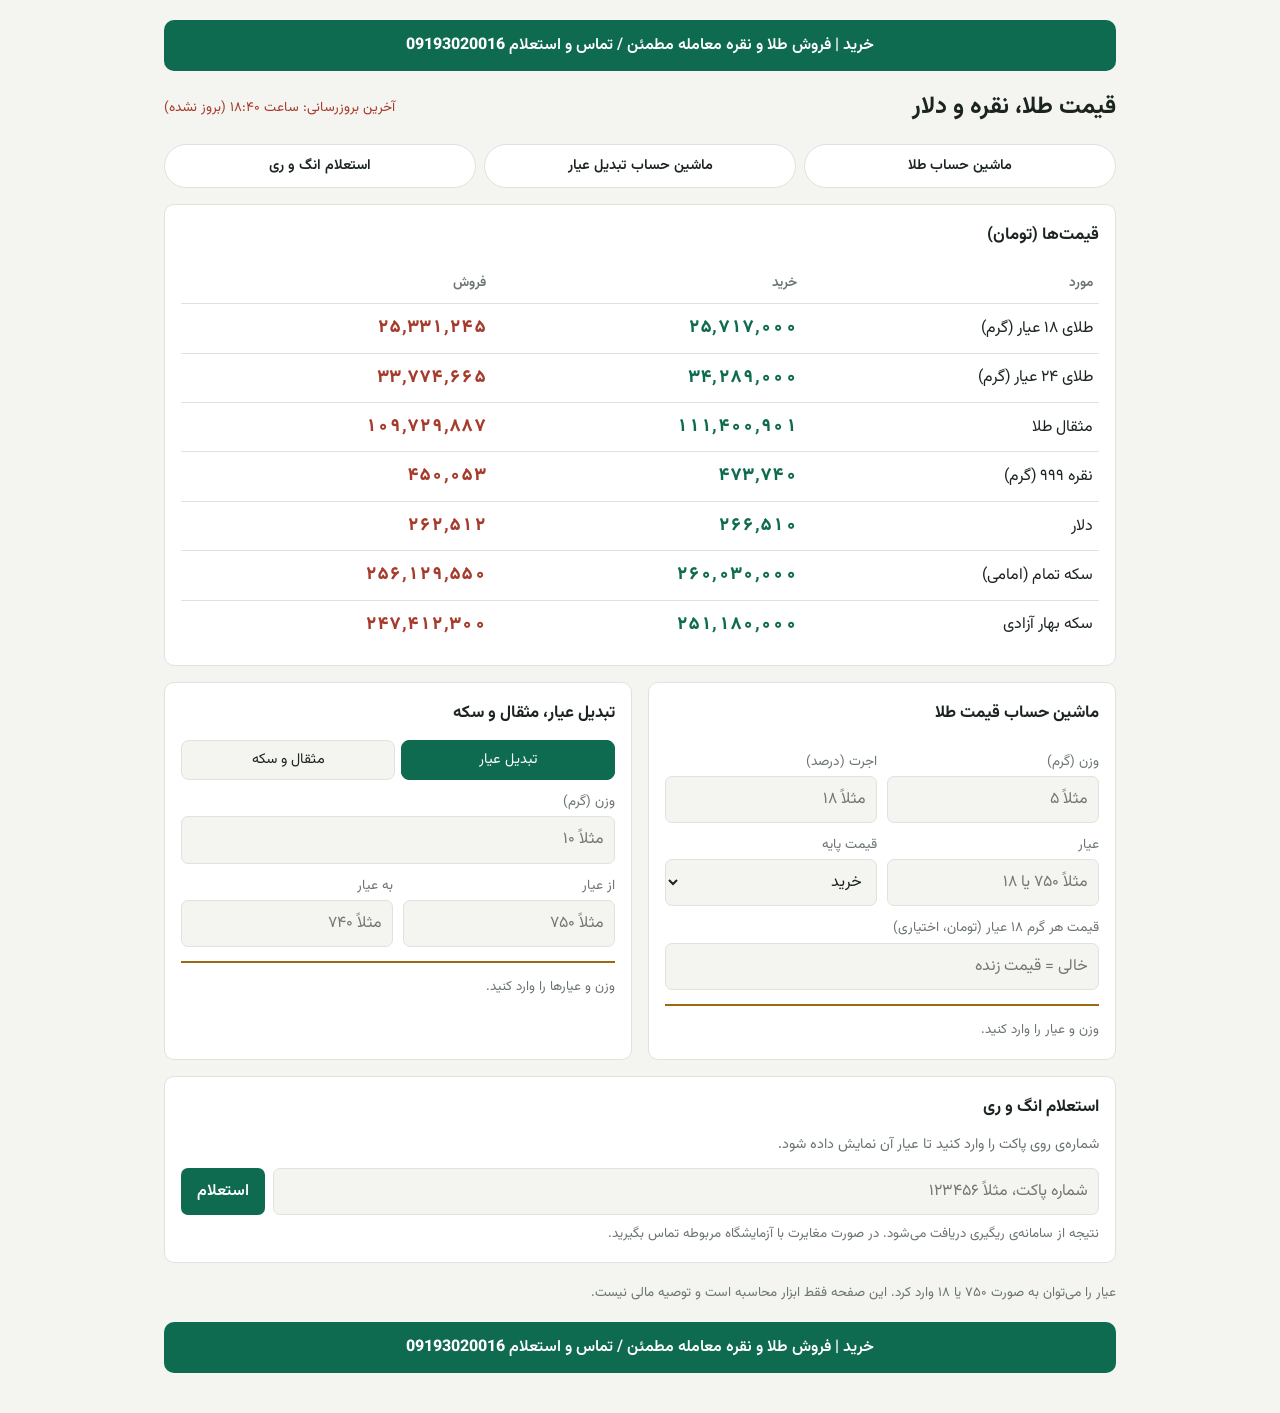
==== commit bf71c797: "Update index.html" ====
--- a/index.html
+++ b/index.html
@@ -44,6 +44,7 @@
 #ai small{display:block;margin-top:8px}
 .hol{background:var(--card);border:1px solid var(--gold);border-right-width:5px;border-radius:10px;padding:12px 14px;margin-bottom:16px;font-weight:600;line-height:1.8}.hol a{color:var(--acc);white-space:nowrap;direction:ltr;unicode-bidi:embed}
 .tabs{display:flex;gap:6px;margin-bottom:6px}.tabs button{flex:1;padding:7px 8px;border:1px solid var(--line);border-radius:8px;background:var(--bg);color:var(--ink);font:inherit;font-size:.9rem;cursor:pointer}.tabs button[aria-selected=true]{background:var(--acc);color:#fff;border-color:var(--acc)}
+.rnote{margin:0 0 10px;color:var(--mute);font-size:.9rem}.rres{margin-top:12px}.rcard{border:1px solid var(--line);border-right:4px solid var(--gold);border-radius:8px;padding:10px 12px;margin-bottom:8px;background:var(--bg)}.rcard .big{font-size:1.5rem;font-weight:800;color:var(--gold);font-variant-numeric:tabular-nums}.rcard div{padding:2px 0}#ray small{display:block;margin-top:8px}
 </style>
 </head>
 <body>
@@ -53,7 +54,7 @@
 <header><h1>قیمت طلا، نقره و دلار</h1><div id="st">در حال دریافت…</div></header>
 
 <nav class="jump" aria-label="دسترسی سریع">
-<a href="#calc">ماشین حساب طلا</a><a href="#conv-sec">ماشین حساب تبدیل عیار</a><a href="#ai">هوش مصنوعی</a>
+<a href="#calc">ماشین حساب طلا</a><a href="#conv-sec">ماشین حساب تبدیل عیار</a><a href="#ray">استعلام انگ و ری</a>
 </nav>
 
 <section>
@@ -101,11 +102,12 @@
 </div>
 </section>
 </div>
-<section id="ai">
-<h2>پرسش از ما (هوش مصنوعی)</h2>
-<div id="msgs" class="msgs" role="log" aria-live="polite"></div>
-<div class="ask"><input id="qq" maxlength="2000" placeholder="پیام خود را بنویسید…" aria-label="پیام"><button id="qb" type="button">ارسال</button></div>
-<small>پاسخ‌ها را هوش مصنوعی می‌نویسد و ممکن است اشتباه باشد. قیمت‌ها را از جدول بالا ببینید و برای معامله تماس بگیرید.</small>
+<section id="ray">
+<h2>استعلام انگ و ری</h2>
+<p class="rnote">شماره‌ی روی پاکت را وارد کنید تا عیار آن نمایش داده شود.</p>
+<div class="ask"><input id="rc" inputmode="numeric" maxlength="15" placeholder="شماره پاکت، مثلاً ۱۲۳۴۵۶" aria-label="شماره پاکت"><button id="rb" type="button">استعلام</button></div>
+<div id="rr" class="rres" aria-live="polite" hidden></div>
+<small>نتیجه از سامانه‌ی ریگیری دریافت می‌شود. در صورت مغایرت با آزمایشگاه مربوطه تماس بگیرید.</small>
 </section>
 
 <small>عیار را می‌توان به صورت ۷۵۰ یا ۱۸ وارد کرد. این صفحه فقط ابزار محاسبه است و توصیه مالی نیست.</small>
@@ -116,7 +118,7 @@
 const CONFIG={
   PROXY_URL:"https://gold-price943.akant4amir.workers.dev/",   // آدرس Cloudflare Worker
   DATA_URL:"prices.json",   // فایلی که GitHub Action هر ۵ دقیقه بروز می‌کند
-  AI_URL:"https://ai.akant4amir.workers.dev/",   // آدرس Worker هوش مصنوعی (ai-worker)
+  RAY_URL:"https://ray.akant4amir.workers.dev/",   // آدرس Worker استعلام انگ و ری (ray-worker)
   REFRESH_SEC:60,
   SELL_DISCOUNT:{gold:1.5,silver:5,fx:1.5,coin:1.5} // درصد کمتر برای قیمت فروش
 };
@@ -195,52 +197,39 @@
 ["w","j","k","side","ov"].forEach(i=>$(i).addEventListener("input",calc));
 ["w2","f","t"].forEach(i=>$(i).addEventListener("input",conv));
 
-/* ===== پرسش از ما: چت با هوش مصنوعی ===== */
-const HIST=[];
-function addMsg(cls,txt){
-  const d=document.createElement("div");d.className="m "+cls;d.textContent=txt||"";
-  $("msgs").appendChild(d);scrollChat();return d}
-function scrollChat(){const c=$("msgs");c.scrollTop=c.scrollHeight}
-addMsg("mb","سلام! من یارا هستم. هر سوالی درباره‌ی طلا و نقره دارید بپرسید.");
-async function ask(){
-  const q=$("qq").value.trim(),btn=$("qb");
-  if(!q||btn.disabled)return;
-  $("qq").value="";addMsg("mu",q);
-  const bot=addMsg("mb","");
-  if(!CONFIG.AI_URL){bot.textContent="این بخش هنوز فعال نشده است. برای سوال‌ها با ۰۹۱۹۳۰۲۰۰۱۶ تماس بگیرید.";return}
-  bot.innerHTML='<span class="dots">در حال تفکر<span>.</span><span>.</span><span>.</span></span> صبور باشید <b class="cd"></b>';
-  btn.disabled=true;
-  let got="",sec=18;
-  const cd=bot.querySelector(".cd");cd.textContent="("+fa(sec)+")";
-  const timer=setInterval(()=>{sec--;cd.textContent=sec>=0?"("+fa(sec)+")":"(کمی بیشتر از معمول طول کشید)"},1000);
+
+/* ===== استعلام انگ و ری ===== */
+async function rayAsk(){
+  const box=$("rr"),btn=$("rb");
+  const code=$("rc").value.replace(/[۰-۹]/g,d=>"۰۱۲۳۴۵۶۷۸۹".indexOf(d)).replace(/\s/g,"");
+  box.hidden=false;box.textContent="";
+  const msg=t=>{box.textContent=t};
+  if(!/^[0-9]{1,15}$/.test(code)){msg("شماره پاکت را فقط با رقم وارد کنید.");return}
+  if(!CONFIG.RAY_URL){msg("این بخش هنوز فعال نشده است.");return}
+  btn.disabled=true;msg("در حال استعلام…");
   try{
-    const res=await fetch(CONFIG.AI_URL,{method:"POST",headers:{"Content-Type":"application/json"},signal:AbortSignal.timeout(90000),
-      body:JSON.stringify({question:q,stream:true,history:HIST.slice(-8)})});
-    const ct=res.headers.get("content-type")||"";
-    if(ct.includes("event-stream")&&res.body){
-      const rd=res.body.getReader(),dec=new TextDecoder();let buf="";
-      for(;;){
-        const {done,value}=await rd.read();if(done)break;
-        buf+=dec.decode(value,{stream:true});
-        const lines=buf.split("\n");buf=lines.pop();
-        for(const ln of lines){
-          if(!ln.startsWith("data:"))continue;
-          const d=ln.slice(5).trim();if(!d||d==="[DONE]")continue;
-          try{const o=JSON.parse(d);const tok=o.response!==undefined?o.response:(o.choices&&o.choices[0]&&((o.choices[0].delta&&o.choices[0].delta.content)||(o.choices[0].message&&o.choices[0].message.content)))||"";
-            if(tok){if(!got)clearInterval(timer);got+=tok;bot.textContent=got;scrollChat()}}catch(e){}
-        }
+    const res=await fetch(CONFIG.RAY_URL,{method:"POST",headers:{"Content-Type":"application/json"},signal:AbortSignal.timeout(15000),body:JSON.stringify({code})});
+    const j=await res.json();
+    if(res.status===429){msg("لطفاً چند ثانیه صبر کنید و دوباره استعلام بگیرید.");}
+    else if(!j.ok){msg("امکان استعلام در حال حاضر وجود ندارد. لطفاً کمی بعد دوباره تلاش کنید یا با ۰۹۱۹۳۰۲۰۰۱۶ تماس بگیرید.");}
+    else if(!j.items.length){msg("برای این شماره نتیجه‌ای پیدا نشد. شماره را دوباره بررسی کنید.");}
+    else{
+      box.textContent="";
+      for(const it of j.items){
+        const c=document.createElement("div");c.className="rcard";
+        const add=(t,cls)=>{const d=document.createElement("div");if(cls)d.className=cls;d.textContent=t;c.appendChild(d)};
+        if(it.purity!=null)add("عیار: "+fa(it.purity)+" (معادل "+fa(+(it.purity*24/1000).toFixed(1))+" عیار)","big");
+        if(it.title)add("نوع: "+it.title);
+        add("شماره پاکت: "+fa(+it.code,0).replace(/٬/g,"")+(it.series?" — سری "+fa(+it.series):""));
+        if(it.date)add("تاریخ ثبت: "+it.date.replace(/[0-9]/g,d=>"۰۱۲۳۴۵۶۷۸۹"[d]));
+        box.appendChild(c);
       }
-    }else{
-      const j=await res.json();if(j.answer){clearInterval(timer);got=j.answer;bot.textContent=got}
     }
-    if(!got.trim())throw new Error("no answer");
-    HIST.push({role:"user",content:q},{role:"assistant",content:got});
-  }catch(e){
-    if(!got.trim())bot.textContent="الان پاسخ‌گو در دسترس نیست. لطفاً کمی بعد دوباره تلاش کنید یا با ۰۹۱۹۳۰۲۰۰۱۶ تماس بگیرید."}
-  clearInterval(timer);btn.disabled=false;$("qq").focus();scrollChat();
-}
-$("qb").addEventListener("click",ask);
-$("qq").addEventListener("keydown",e=>{if(e.key==="Enter")ask()});
+  }catch(e){msg("امکان استعلام در حال حاضر وجود ندارد. لطفاً کمی بعد دوباره تلاش کنید.")}
+  btn.disabled=false;
+}
+$("rb").addEventListener("click",rayAsk);
+$("rc").addEventListener("keydown",e=>{if(e.key==="Enter")rayAsk()});
 
 /* مثقال و سکه */
 const MESGHAL=4.3318;   // گرم؛ طبق فرمول مظنه
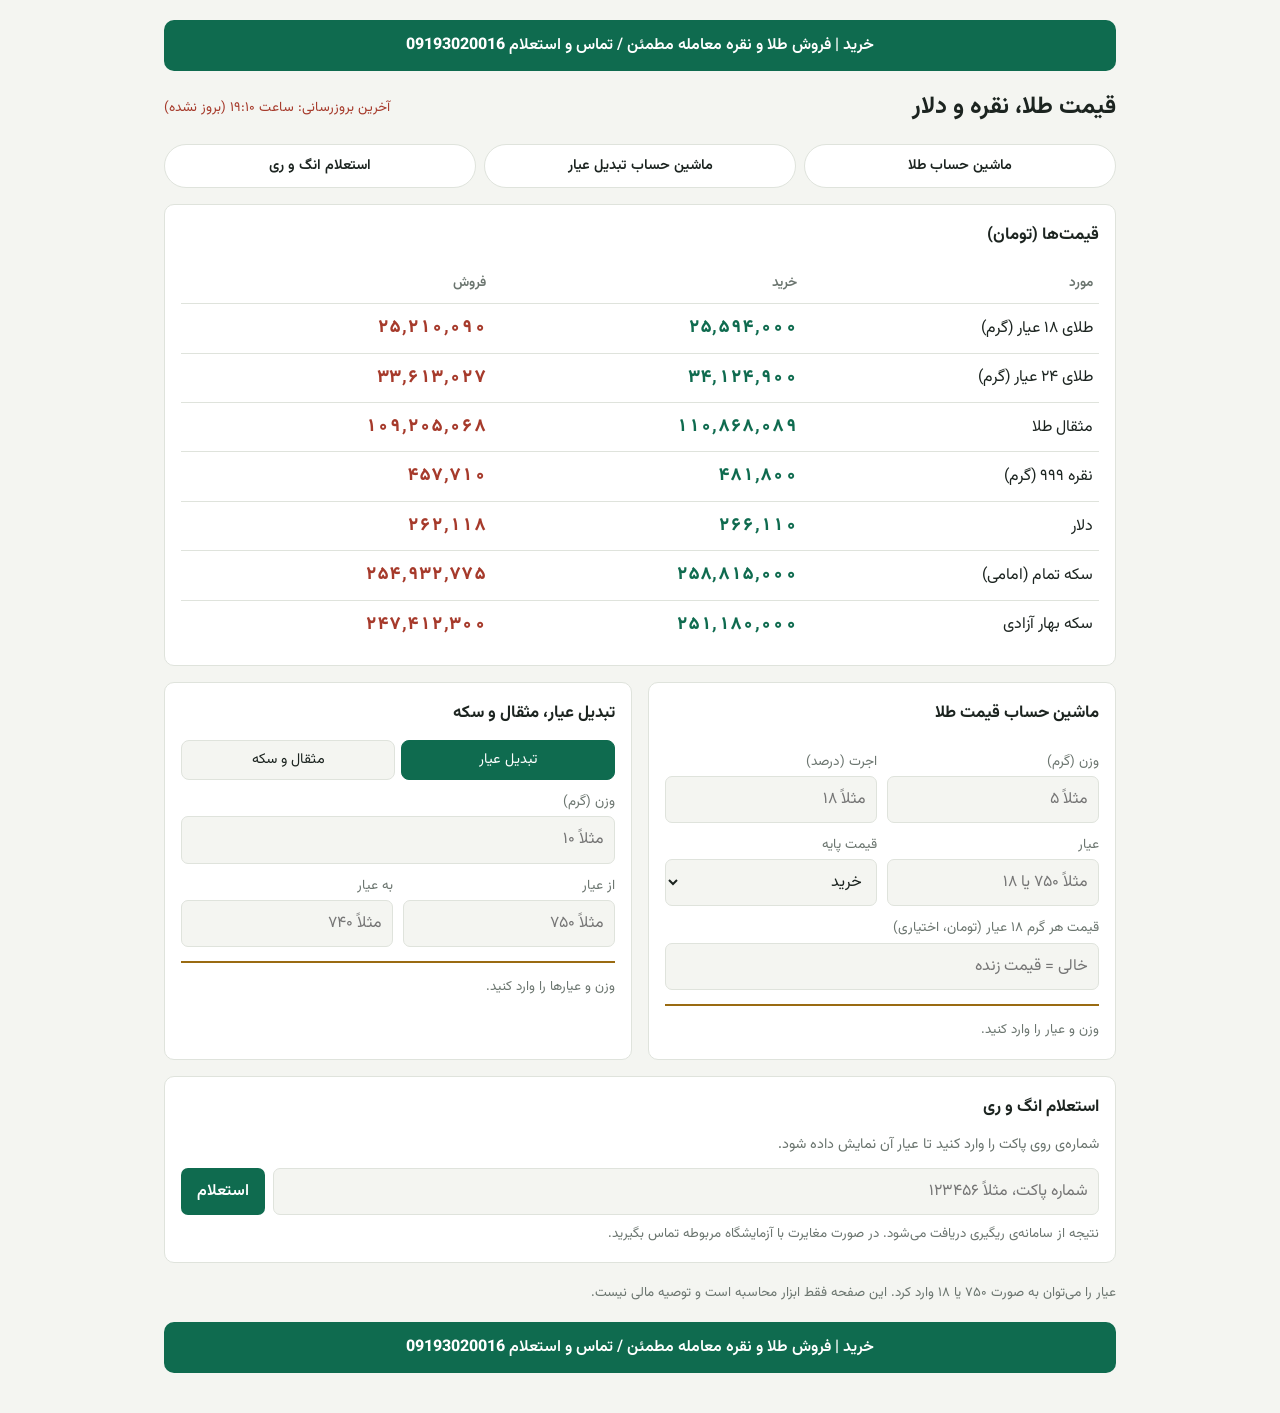
==== commit ba445cba: "Update index.html" ====
--- a/index.html
+++ b/index.html
@@ -45,6 +45,7 @@
 .hol{background:var(--card);border:1px solid var(--gold);border-right-width:5px;border-radius:10px;padding:12px 14px;margin-bottom:16px;font-weight:600;line-height:1.8}.hol a{color:var(--acc);white-space:nowrap;direction:ltr;unicode-bidi:embed}
 .tabs{display:flex;gap:6px;margin-bottom:6px}.tabs button{flex:1;padding:7px 8px;border:1px solid var(--line);border-radius:8px;background:var(--bg);color:var(--ink);font:inherit;font-size:.9rem;cursor:pointer}.tabs button[aria-selected=true]{background:var(--acc);color:#fff;border-color:var(--acc)}
 .rnote{margin:0 0 10px;color:var(--mute);font-size:.9rem}.rres{margin-top:12px}.rcard{border:1px solid var(--line);border-right:4px solid var(--gold);border-radius:8px;padding:10px 12px;margin-bottom:8px;background:var(--bg)}.rcard .big{font-size:1.5rem;font-weight:800;color:var(--gold);font-variant-numeric:tabular-nums}.rcard div{padding:2px 0}#ray small{display:block;margin-top:8px}
+.rhead{font-weight:700;color:var(--ink)}.rwarn{background:var(--bg);border:1px solid var(--gold);border-radius:8px;padding:8px 12px;margin-bottom:8px;font-weight:600}
 </style>
 </head>
 <body>
@@ -118,7 +119,7 @@
 const CONFIG={
   PROXY_URL:"https://gold-price943.akant4amir.workers.dev/",   // آدرس Cloudflare Worker
   DATA_URL:"prices.json",   // فایلی که GitHub Action هر ۵ دقیقه بروز می‌کند
-  RAY_URL:"https://ray.akant4amir.workers.dev/",   // آدرس Worker استعلام انگ و ری (ray-worker)
+  RAY_URL:"https://gold-price943.akant4amir.workers.dev/ray",   // استعلام انگ و ری (همان Worker قیمت‌ها، مسیر /ray)
   REFRESH_SEC:60,
   SELL_DISCOUNT:{gold:1.5,silver:5,fx:1.5,coin:1.5} // درصد کمتر برای قیمت فروش
 };
@@ -155,7 +156,7 @@
         // t = زمان آخرین استعلام واقعی از منبع؛ pt = زمان آخرین تغییر قیمت در منبع (tgju، وقت تهران)
         let t=j.updated?new Date(j.updated):new Date(),pt=null;
         if(isNaN(t))t=new Date();
-        if(j.priceTs){const d=new Date(String(j.priceTs).trim().replace(" ","T")+"+03:30");if(!isNaN(d))pt=d}
+        if(j.priceTs){const d=new Date(String(j.priceTs).trim().replace(/[۰-۹]/g,x=>"۰۱۲۳۴۵۶۷۸۹".indexOf(x)).replace(" ","T")+"Z");if(!isNaN(d))pt=d}   // زمان tgju به وقت UTC است
         try{localStorage.setItem("pc",JSON.stringify({p:out,t:+t,pt:pt?+pt:0}))}catch(e){}
         return {p:out,t,pt};
       }
@@ -215,12 +216,14 @@
     else if(!j.items.length){msg("برای این شماره نتیجه‌ای پیدا نشد. شماره را دوباره بررسی کنید.");}
     else{
       box.textContent="";
+      if(j.items.length>1){const w=document.createElement("div");w.className="rwarn";w.textContent="برای این شماره چند نتیجه با سری‌های مختلف وجود دارد. نتیجه‌ی هم‌سری با پاکت خود را بخوانید.";box.appendChild(w)}
       for(const it of j.items){
         const c=document.createElement("div");c.className="rcard";
         const add=(t,cls)=>{const d=document.createElement("div");if(cls)d.className=cls;d.textContent=t;c.appendChild(d)};
+        add("پاکت "+fa(+it.code,0).replace(/٬/g,"")+(it.series?" — سری "+fa(+it.series):""),"rhead");
         if(it.purity!=null)add("عیار: "+fa(it.purity)+" (معادل "+fa(+(it.purity*24/1000).toFixed(1))+" عیار)","big");
         if(it.title)add("نوع: "+it.title);
-        add("شماره پاکت: "+fa(+it.code,0).replace(/٬/g,"")+(it.series?" — سری "+fa(+it.series):""));
+        if(it.lab)add("آزمایشگاه: "+it.lab);
         if(it.date)add("تاریخ ثبت: "+it.date.replace(/[0-9]/g,d=>"۰۱۲۳۴۵۶۷۸۹"[d]));
         box.appendChild(c);
       }
